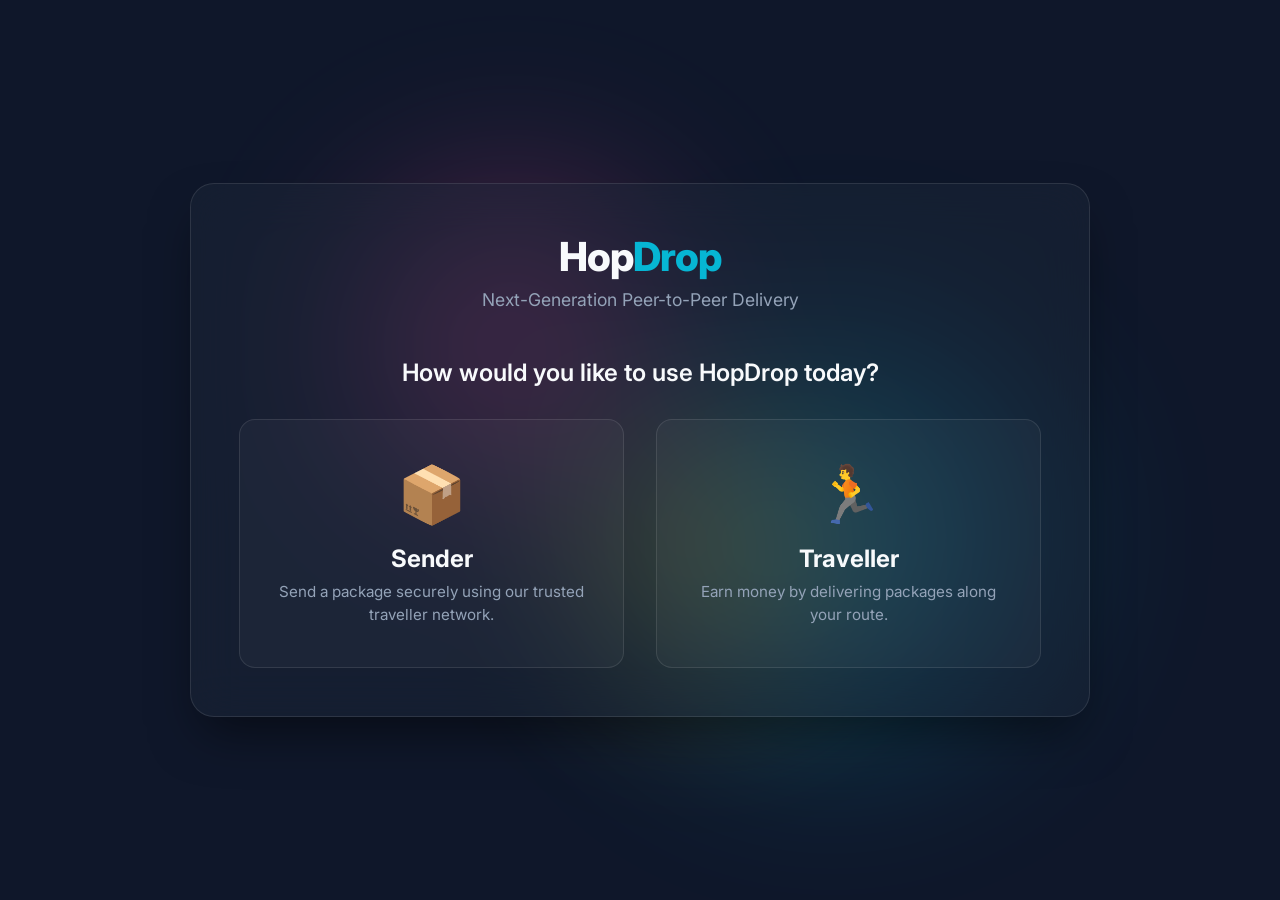
==== frontend/dashboard.html @ a19332eb "Overwrite remote repo with local code" ====
<!DOCTYPE html>
<html lang="en">
<head>
    <meta charset="UTF-8">
    <meta name="viewport" content="width=device-width, initial-scale=1.0">
    <title>HopDrop | Welcome</title>
    <link href="https://fonts.googleapis.com/css2?family=Inter:wght@300;400;500;600;700&display=swap" rel="stylesheet">
    <link rel="stylesheet" href="styles.css">
</head>
<body>
    <div class="animated-bg">
        <div class="orb orb-pink"></div>
        <div class="orb orb-blue"></div>
        <div class="orb orb-yellow"></div>
    </div>
    
    <div class="container glass-panel">
        <header>
            <h1 class="logo">Hop<span>Drop</span></h1>
            <p class="subtitle">Next-Generation Peer-to-Peer Delivery</p>
        </header>

        <main class="role-selection">
            <h2 class="prompt-text">How would you like to use HopDrop today?</h2>
            
            <div class="cards-wrapper">
                <a href="sender.html" class="role-card">
                    <div class="icon">📦</div>
                    <h3>Sender</h3>
                    <p>Send a package securely using our trusted traveller network.</p>
                </a>
                
                <a href="traveller.html" class="role-card">
                    <div class="icon">🏃</div>
                    <h3>Traveller</h3>
                    <p>Earn money by delivering packages along your route.</p>
                </a>
            </div>
        </main>
    </div>
</body>
</html>
---- frontend/styles.css ----
:root {
    --bg: #0f172a;
    --glass-bg: rgba(30, 41, 59, 0.45);
    --glass-border: rgba(255, 255, 255, 0.1);
    --primary: #ec4899;
    --secondary: #06b6d4;
    --text: #f8fafc;
    --text-muted: #94a3b8;
    --input-bg: rgba(15, 23, 42, 0.6);
    --success: #22c55e;
    --warning: #eab308;
    --danger: #ef4444;
}

* {
    margin: 0;
    padding: 0;
    box-sizing: border-box;
}

body {
    font-family: 'Inter', sans-serif;
    background-color: var(--bg);
    color: var(--text);
    min-height: 100vh;
    display: flex;
    justify-content: center;
    align-items: center;
    overflow-x: hidden;
    padding: 2rem;
}

/* Stunning Animated Background Orbs */
.animated-bg {
    position: fixed;
    top: 0;
    left: 0;
    width: 100vw;
    height: 100vh;
    z-index: -1;
    overflow: hidden;
    background: #0f172a;
}

.orb {
    position: absolute;
    border-radius: 50%;
    filter: blur(80px);
    opacity: 0.5;
    animation: move 20s infinite alternate cubic-bezier(0.4, 0, 0.2, 1);
}

.orb-pink {
    top: 10%;
    left: 20%;
    width: 40vw;
    height: 40vw;
    background: radial-gradient(circle, #ec4899 0%, transparent 60%);
}

.orb-blue {
    bottom: 5%;
    right: 10%;
    width: 50vw;
    height: 50vw;
    background: radial-gradient(circle, #06b6d4 0%, transparent 60%);
    animation-delay: -5s;
}

.orb-yellow {
    top: 40%;
    right: 30%;
    width: 30vw;
    height: 30vw;
    background: radial-gradient(circle, #eab308 0%, transparent 60%);
    animation-delay: -10s;
}

@keyframes move {
    0% { transform: scale(1) translate(0, 0); }
    100% { transform: scale(1.2) translate(100px, -50px); }
}

/* Glassmorphism Panel */
.glass-panel {
    background: var(--glass-bg);
    backdrop-filter: blur(24px);
    -webkit-backdrop-filter: blur(24px);
    border: 1px solid var(--glass-border);
    border-radius: 24px;
    padding: 3rem;
    width: 100%;
    max-width: 900px;
    box-shadow: 0 25px 50px -12px rgba(0, 0, 0, 0.5);
    z-index: 10;
}

/* Typography */
.logo {
    font-size: 2.5rem;
    font-weight: 800;
    letter-spacing: -1px;
}

.logo span {
    color: var(--secondary);
}

header {
    text-align: center;
    margin-bottom: 3rem;
}

.subtitle {
    color: var(--text-muted);
    font-size: 1.1rem;
    margin-top: 0.5rem;
}

.prompt-text {
    text-align: center;
    font-size: 1.5rem;
    font-weight: 600;
    margin-bottom: 2rem;
}

/* Role Cards */
.cards-wrapper {
    display: flex;
    gap: 2rem;
    justify-content: center;
    flex-wrap: wrap;
}

.role-card {
    flex: 1;
    min-width: 250px;
    background: rgba(255, 255, 255, 0.03);
    border: 1px solid var(--glass-border);
    border-radius: 16px;
    padding: 2.5rem 2rem;
    text-align: center;
    text-decoration: none;
    color: var(--text);
    transition: all 0.3s ease;
    cursor: pointer;
}

.role-card:hover {
    background: rgba(255, 255, 255, 0.08);
    transform: translateY(-5px);
    border-color: var(--primary);
    box-shadow: 0 10px 30px rgba(236, 72, 153, 0.15);
}

.role-card.disabled {
    opacity: 0.5;
    cursor: not-allowed;
}
.role-card.disabled:hover {
    transform: none;
    border-color: var(--glass-border);
    box-shadow: none;
    background: rgba(255, 255, 255, 0.03);
}

.icon {
    font-size: 3.5rem;
    margin-bottom: 1rem;
}

.role-card h3 {
    font-size: 1.5rem;
    margin-bottom: 0.5rem;
}

.role-card p {
    color: var(--text-muted);
    font-size: 0.95rem;
    line-height: 1.5;
}

/* Form Layout */
.form-layout {
    max-width: 700px;
    padding: 2.5rem;
}

.top-nav {
    display: flex;
    justify-content: space-between;
    align-items: center;
    margin-bottom: 2rem;
    border-bottom: 1px solid var(--glass-border);
    padding-bottom: 1rem;
}

.top-nav .logo {
    font-size: 1.5rem;
}

.back-link {
    color: var(--text-muted);
    text-decoration: none;
    font-size: 0.9rem;
    transition: color 0.2s;
}

.back-link:hover {
    color: var(--text);
}

.form-header {
    margin-bottom: 2rem;
}

.form-header h2 {
    font-size: 1.8rem;
    margin-bottom: 0.25rem;
}

.form-header p {
    color: var(--text-muted);
}

.form-group {
    margin-bottom: 1.5rem;
}

.form-row {
    display: flex;
    gap: 1.5rem;
}

.flex-1 {
    flex: 1;
}

label {
    display: block;
    margin-bottom: 0.5rem;
    font-size: 0.9rem;
    font-weight: 500;
    color: var(--text-muted);
}

input, textarea {
    width: 100%;
    padding: 1rem 1.25rem;
    background: var(--input-bg);
    border: 1px solid var(--glass-border);
    border-radius: 12px;
    color: var(--text);
    font-size: 1rem;
    font-family: 'Inter', sans-serif;
    outline: none;
    transition: all 0.3s;
}

input:focus, textarea:focus {
    border-color: var(--secondary);
    box-shadow: 0 0 0 3px rgba(6, 182, 212, 0.2);
}

/* Autocomplete specifics */
.autocomplete-wrapper {
    position: relative;
}

.input-with-icon {
    position: relative;
}

.status-badge {
    position: absolute;
    right: 1rem;
    top: 50%;
    transform: translateY(-50%);
    font-size: 0.75rem;
    padding: 0.25rem 0.5rem;
    border-radius: 99px;
    background: rgba(255,255,255,0.1);
    color: var(--text-muted);
    pointer-events: none;
    transition: all 0.3s;
}

.status-badge.valid {
    background: rgba(34, 197, 94, 0.2);
    color: var(--success);
}

.status-badge.invalid {
    background: rgba(239, 68, 68, 0.2);
    color: var(--danger);
}

.suggestions-box {
    position: absolute;
    top: 100%;
    left: 0;
    width: 100%;
    background: #1e293b;
    border: 1px solid var(--glass-border);
    border-radius: 0 0 12px 12px;
    max-height: 200px;
    overflow-y: auto;
    z-index: 50;
    box-shadow: 0 10px 15px -3px rgba(0, 0, 0, 0.5);
    margin-top: 4px;
}

.suggestions-box.hidden {
    display: none;
}

.suggestion-item {
    padding: 0.75rem 1rem;
    cursor: pointer;
    font-size: 0.9rem;
    border-bottom: 1px solid rgba(255,255,255,0.05);
}

.suggestion-item:last-child { border-bottom: none; }
.suggestion-item:hover { background: rgba(6, 182, 212, 0.2); }

/* Buttons */
.primary-btn {
    width: 100%;
    padding: 1rem;
    border: none;
    border-radius: 12px;
    background: linear-gradient(135deg, var(--primary), var(--secondary));
    color: white;
    font-size: 1.1rem;
    font-weight: 600;
    cursor: pointer;
    transition: all 0.3s;
    margin-top: 1rem;
}

.primary-btn:hover:not(:disabled) {
    transform: translateY(-2px);
    box-shadow: 0 10px 20px rgba(6, 182, 212, 0.3);
}

.primary-btn:disabled {
    opacity: 0.5;
    cursor: not-allowed;
    background: #334155;
    color: var(--text-muted);
}

.form-message {
    margin-top: 1rem;
    padding: 1rem;
    border-radius: 8px;
    text-align: center;
    font-size: 0.9rem;
}
.form-message.success {
    background: rgba(34, 197, 94, 0.1);
    color: var(--success);
    border: 1px solid rgba(34, 197, 94, 0.2);
}
.form-message.error {
    background: rgba(239, 68, 68, 0.1);
    color: var(--danger);
    border: 1px solid rgba(239, 68, 68, 0.2);
}
.hidden { display: none !important; }

@media (max-width: 640px) {
    .form-row { flex-direction: column; gap: 0; }
    .glass-panel { padding: 2rem; }
}

/* Traveller Package Results */
.results-area {
    margin-top: 2.5rem;
    padding-top: 2rem;
    border-top: 1px solid var(--glass-border);
}

.results-title {
    font-size: 1.3rem;
    margin-bottom: 1.5rem;
    color: var(--secondary);
}

.packages-list {
    display: flex;
    flex-direction: column;
    gap: 1rem;
}

.package-card {
    background: rgba(255, 255, 255, 0.05);
    border: 1px solid var(--glass-border);
    border-radius: 16px;
    padding: 1.5rem;
    transition: all 0.3s;
    display: flex;
    justify-content: space-between;
    align-items: center;
}

.package-card:hover {
    background: rgba(255, 255, 255, 0.08);
    transform: translateY(-2px);
    border-color: var(--secondary);
}

.package-details h4 {
    font-size: 1.1rem;
    margin-bottom: 0.25rem;
}

.package-route {
    font-size: 0.85rem;
    color: var(--text-muted);
    margin-bottom: 0.5rem;
}

.package-reward {
    font-weight: 600;
    color: var(--success);
    background: rgba(34, 197, 94, 0.15);
    padding: 0.25rem 0.75rem;
    border-radius: 99px;
    font-size: 0.85rem;
}

.accept-btn {
    background: transparent;
    border: 1px solid var(--primary);
    color: var(--text);
    padding: 0.5rem 1rem;
    border-radius: 8px;
    cursor: pointer;
    font-weight: 500;
    transition: all 0.2s;
}

.accept-btn:hover {
    background: var(--primary);
}

/* Authentication Gateway Styles */
.auth-panel {
    max-width: 450px !important;
    padding: 2.5rem;
}

.auth-tabs {
    display: flex;
    background: rgba(15, 23, 42, 0.4);
    border-radius: 12px;
    padding: 0.3rem;
    margin-bottom: 2rem;
    border: 1px solid var(--glass-border);
}

.auth-tab {
    flex: 1;
    padding: 0.75rem;
    text-align: center;
    background: transparent;
    border: none;
    color: var(--text-muted);
    font-weight: 600;
    font-size: 1rem;
    border-radius: 8px;
    cursor: pointer;
    transition: all 0.3s;
}

.auth-tab.active {
    background: var(--primary);
    color: white;
    box-shadow: 0 4px 15px rgba(236, 72, 153, 0.3);
}

.auth-forms-container {
    position: relative;
}

.auth-form {
    opacity: 0;
    visibility: hidden;
    position: absolute;
    top: 0;
    left: 0;
    width: 100%;
    transition: opacity 0.4s ease, visibility 0.4s ease;
}

.auth-form.active {
    position: relative;
    opacity: 1;
    visibility: visible;
}

.auth-form .form-header {
    margin-bottom: 1.5rem;
    text-align: center;
}

.auth-form .form-header h2 {
    font-size: 1.6rem;
    margin-bottom: 0.5rem;
}

.auth-form .form-header p {
    font-size: 0.95rem;
}
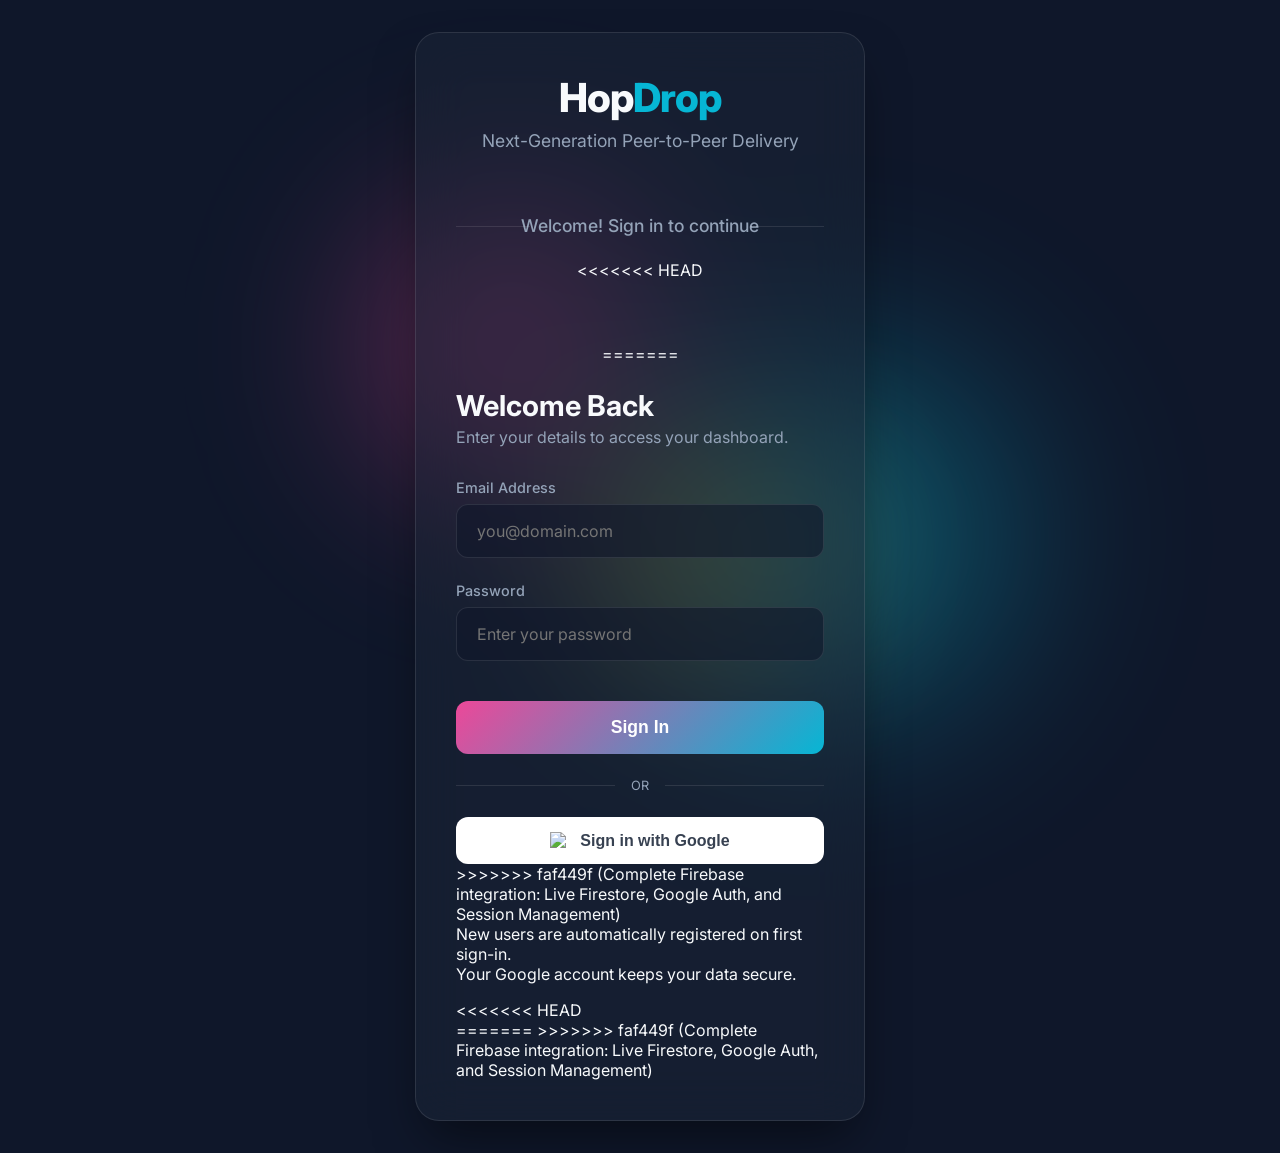
==== commit a2e646f3: "Complete Firebase integration: Live Firestore, Google Auth, and Session Management" ====
--- a/frontend/dashboard.html
+++ b/frontend/dashboard.html
@@ -16,9 +16,15 @@
     
     <div class="container glass-panel">
         <header>
+            <div class="user-profile">
+                <span id="user-greeting">Welcome!</span>
+                <button id="logout-btn" class="back-link" style="border:none; background:none; cursor:pointer;">Logout</button>
+            </div>
             <h1 class="logo">Hop<span>Drop</span></h1>
             <p class="subtitle">Next-Generation Peer-to-Peer Delivery</p>
         </header>
+
+        <script src="session.js"></script>
 
         <main class="role-selection">
             <h2 class="prompt-text">How would you like to use HopDrop today?</h2>
@@ -35,6 +41,12 @@
                     <h3>Traveller</h3>
                     <p>Earn money by delivering packages along your route.</p>
                 </a>
+
+                <a href="receiver.html" class="role-card">
+                    <div class="icon">🎁</div>
+                    <h3>Receiver</h3>
+                    <p>Track and confirm receipt of your incoming packages.</p>
+                </a>
             </div>
         </main>
     </div>
--- a/frontend/styles.css
+++ b/frontend/styles.css
@@ -109,6 +109,39 @@
 header {
     text-align: center;
     margin-bottom: 3rem;
+    position: relative;
+}
+
+.user-profile {
+    position: absolute;
+    top: -1rem;
+    right: 0;
+    display: flex;
+    align-items: center;
+    gap: 1.25rem;
+    font-size: 0.85rem;
+    background: rgba(255, 255, 255, 0.05);
+    padding: 0.5rem 1rem;
+    border-radius: 12px;
+    border: 1px solid var(--glass-border);
+}
+
+#user-greeting {
+    color: var(--text);
+    font-weight: 600;
+}
+
+#logout-btn {
+    color: var(--primary);
+    font-weight: 700;
+    text-transform: uppercase;
+    letter-spacing: 0.5px;
+    transition: all 0.2s;
+}
+
+#logout-btn:hover {
+    color: var(--secondary);
+    transform: scale(1.05);
 }
 
 .subtitle {
@@ -446,71 +479,93 @@
     background: var(--primary);
 }
 
-/* Authentication Gateway Styles */
+/* Authentication Gateway Styles — Google Sign-In */
 .auth-panel {
     max-width: 450px !important;
     padding: 2.5rem;
 }
 
-.auth-tabs {
-    display: flex;
-    background: rgba(15, 23, 42, 0.4);
+.google-auth-container {
+    display: flex;
+    flex-direction: column;
+    align-items: center;
+    gap: 1.5rem;
+    padding: 1rem 0;
+}
+
+.auth-divider-text {
+    font-size: 1.1rem;
+    color: var(--text-muted);
+    font-weight: 500;
+    text-align: center;
+    position: relative;
+    width: 100%;
+}
+
+.auth-divider-text::before,
+.auth-divider-text::after {
+    content: '';
+    position: absolute;
+    top: 50%;
+    width: 20%;
+    height: 1px;
+    background: var(--glass-border);
+}
+
+.auth-divider-text::before { left: 0; }
+.auth-divider-text::after  { right: 0; }
+
+.google-btn-wrapper {
+    display: flex;
+    justify-content: center;
+    padding: 0.5rem;
+    border-radius: 50px;
+    transition: transform 0.2s ease, box-shadow 0.2s ease;
+}
+
+.divider {
+    display: flex;
+    align-items: center;
+    text-align: center;
+    margin: 1.5rem 0;
+    color: var(--text-muted);
+    font-size: 0.8rem;
+}
+
+.divider::before, .divider::after {
+    content: '';
+    flex: 1;
+    border-bottom: 1px solid var(--glass-border);
+}
+
+.divider span {
+    padding: 0 1rem;
+}
+
+.google-btn {
+    width: 100%;
+    padding: 0.85rem;
     border-radius: 12px;
-    padding: 0.3rem;
-    margin-bottom: 2rem;
-    border: 1px solid var(--glass-border);
-}
-
-.auth-tab {
-    flex: 1;
-    padding: 0.75rem;
-    text-align: center;
-    background: transparent;
-    border: none;
-    color: var(--text-muted);
+    border: 1px solid var(--glass-border);
+    background: white;
+    color: #374151;
+    font-size: 1rem;
     font-weight: 600;
-    font-size: 1rem;
-    border-radius: 8px;
+    display: flex;
+    align-items: center;
+    justify-content: center;
+    gap: 0.75rem;
     cursor: pointer;
     transition: all 0.3s;
 }
 
-.auth-tab.active {
-    background: var(--primary);
-    color: white;
-    box-shadow: 0 4px 15px rgba(236, 72, 153, 0.3);
-}
-
-.auth-forms-container {
-    position: relative;
-}
-
-.auth-form {
-    opacity: 0;
-    visibility: hidden;
-    position: absolute;
-    top: 0;
-    left: 0;
-    width: 100%;
-    transition: opacity 0.4s ease, visibility 0.4s ease;
-}
-
-.auth-form.active {
-    position: relative;
-    opacity: 1;
-    visibility: visible;
-}
-
-.auth-form .form-header {
-    margin-bottom: 1.5rem;
-    text-align: center;
-}
-
-.auth-form .form-header h2 {
-    font-size: 1.6rem;
-    margin-bottom: 0.5rem;
-}
-
-.auth-form .form-header p {
-    font-size: 0.95rem;
-}
+.google-btn:hover {
+    background: #f3f4f6;
+    transform: translateY(-2px);
+    box-shadow: 0 4px 12px rgba(0, 0, 0, 0.1);
+}
+
+.google-btn img {
+    width: 18px;
+    height: 18px;
+}
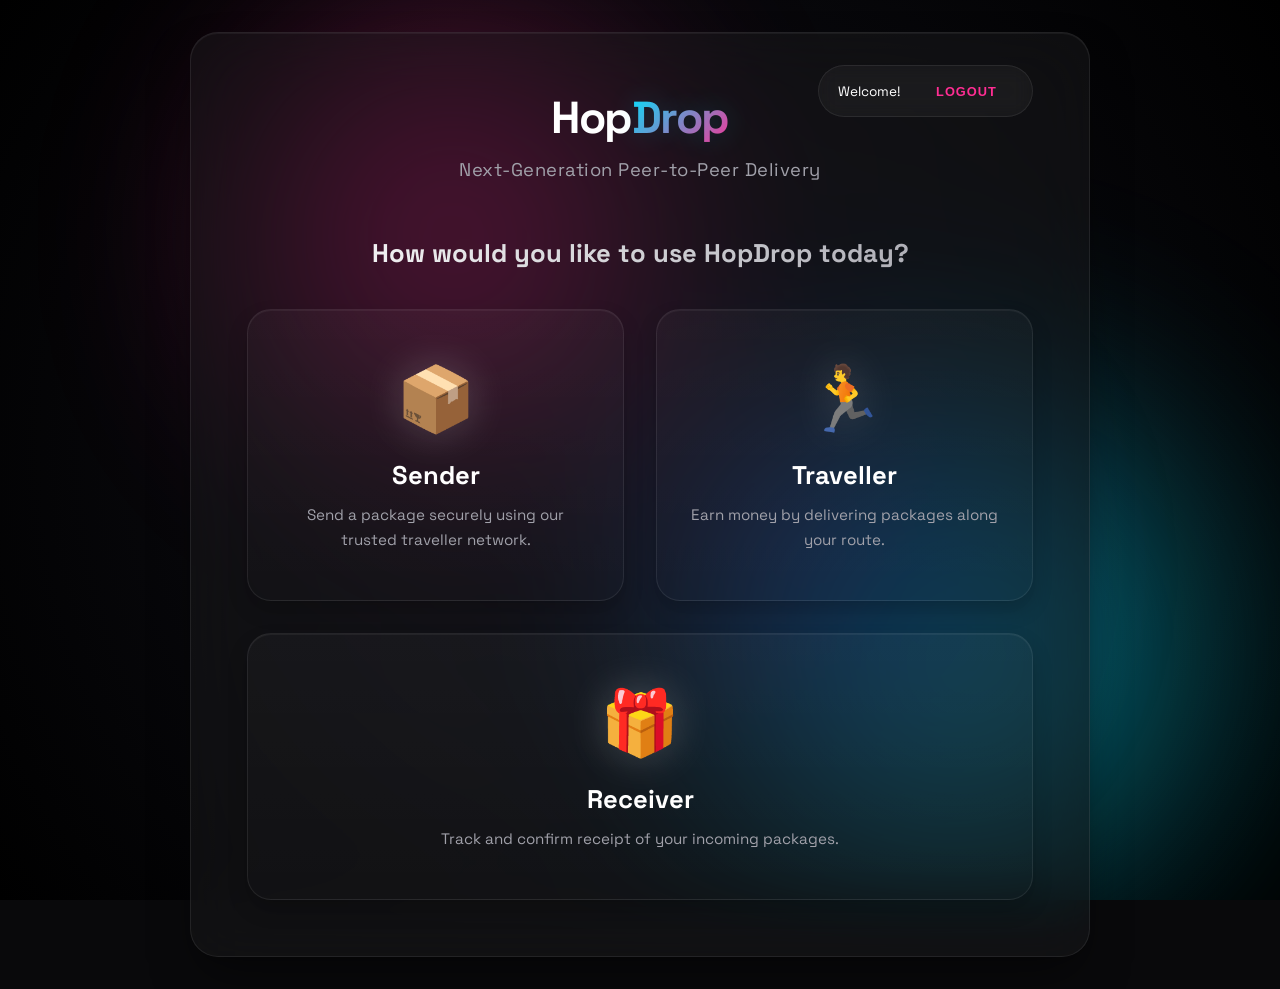
==== commit 8da16937: "Refresh typography and mobile spacing" ====
--- a/frontend/dashboard.html
+++ b/frontend/dashboard.html
@@ -4,7 +4,7 @@
     <meta charset="UTF-8">
     <meta name="viewport" content="width=device-width, initial-scale=1.0">
     <title>HopDrop | Welcome</title>
-    <link href="https://fonts.googleapis.com/css2?family=Inter:wght@300;400;500;600;700&display=swap" rel="stylesheet">
+    <link href="https://fonts.googleapis.com/css2?family=Space+Grotesk:wght@300;400;500;600;700&display=swap" rel="stylesheet">
     <link rel="stylesheet" href="styles.css">
 </head>
 <body>
--- a/frontend/styles.css
+++ b/frontend/styles.css
@@ -1,14 +1,17 @@
 :root {
-    --bg: #0f172a;
-    --glass-bg: rgba(30, 41, 59, 0.45);
-    --glass-border: rgba(255, 255, 255, 0.1);
-    --primary: #ec4899;
-    --secondary: #06b6d4;
-    --text: #f8fafc;
-    --text-muted: #94a3b8;
-    --input-bg: rgba(15, 23, 42, 0.6);
-    --success: #22c55e;
-    --warning: #eab308;
+    --bg: #09090b; /* Deep rich black */
+    --glass-bg: rgba(24, 24, 27, 0.55);
+    --glass-border: rgba(255, 255, 255, 0.08);
+    --glass-highlight: rgba(255, 255, 255, 0.12);
+    --primary: #FF2E93;
+    --primary-glow: rgba(255, 46, 147, 0.5);
+    --secondary: #00E4FF;
+    --secondary-glow: rgba(0, 228, 255, 0.5);
+    --text: #ffffff;
+    --text-muted: #a1a1aa;
+    --input-bg: rgba(0, 0, 0, 0.3);
+    --success: #10b981;
+    --warning: #f59e0b;
     --danger: #ef4444;
 }
 
@@ -18,8 +21,23 @@
     box-sizing: border-box;
 }
 
+/* Custom Scrollbar */
+::-webkit-scrollbar {
+    width: 8px;
+}
+::-webkit-scrollbar-track {
+    background: var(--bg);
+}
+::-webkit-scrollbar-thumb {
+    background: rgba(255, 255, 255, 0.1);
+    border-radius: 10px;
+}
+::-webkit-scrollbar-thumb:hover {
+    background: rgba(255, 255, 255, 0.2);
+}
+
 body {
-    font-family: 'Inter', sans-serif;
+    font-family: 'Space Grotesk', 'Inter', system-ui, -apple-system, sans-serif;
     background-color: var(--bg);
     color: var(--text);
     min-height: 100vh;
@@ -28,9 +46,11 @@
     align-items: center;
     overflow-x: hidden;
     padding: 2rem;
-}
-
-/* Stunning Animated Background Orbs */
+    -webkit-font-smoothing: antialiased;
+    -moz-osx-font-smoothing: grayscale;
+}
+
+/* ── Stunning Animated Background Orbs ── */
 .animated-bg {
     position: fixed;
     top: 0;
@@ -39,125 +59,158 @@
     height: 100vh;
     z-index: -1;
     overflow: hidden;
-    background: #0f172a;
+    background: radial-gradient(circle at 50% 50%, #111119 0%, #000000 100%);
 }
 
 .orb {
     position: absolute;
     border-radius: 50%;
-    filter: blur(80px);
-    opacity: 0.5;
-    animation: move 20s infinite alternate cubic-bezier(0.4, 0, 0.2, 1);
+    filter: blur(100px);
+    opacity: 0.6;
+    animation: floatOrb 25s infinite alternate cubic-bezier(0.4, 0, 0.2, 1);
+    will-change: transform;
 }
 
 .orb-pink {
-    top: 10%;
-    left: 20%;
+    top: -10%;
+    left: 10%;
+    width: 50vw;
+    height: 50vw;
+    background: radial-gradient(circle, var(--primary) 0%, transparent 60%);
+    animation-delay: -2s;
+}
+
+.orb-blue {
+    bottom: -15%;
+    right: -5%;
+    width: 60vw;
+    height: 60vw;
+    background: radial-gradient(circle, var(--secondary) 0%, transparent 65%);
+    animation-delay: -7s;
+}
+
+.orb-yellow {
+    top: 35%;
+    left: 45%;
     width: 40vw;
     height: 40vw;
-    background: radial-gradient(circle, #ec4899 0%, transparent 60%);
-}
-
-.orb-blue {
-    bottom: 5%;
-    right: 10%;
-    width: 50vw;
-    height: 50vw;
-    background: radial-gradient(circle, #06b6d4 0%, transparent 60%);
-    animation-delay: -5s;
-}
-
-.orb-yellow {
-    top: 40%;
-    right: 30%;
-    width: 30vw;
-    height: 30vw;
-    background: radial-gradient(circle, #eab308 0%, transparent 60%);
-    animation-delay: -10s;
-}
-
-@keyframes move {
-    0% { transform: scale(1) translate(0, 0); }
-    100% { transform: scale(1.2) translate(100px, -50px); }
-}
-
-/* Glassmorphism Panel */
+    background: radial-gradient(circle, #7e22ce 0%, transparent 60%); /* Purple mix */
+    animation: floatOrbReverse 30s infinite alternate cubic-bezier(0.4, 0, 0.2, 1);
+    opacity: 0.4;
+}
+
+@keyframes floatOrb {
+    0% { transform: scale(0.8) translate(0, 0) rotate(0deg); }
+    50% { transform: scale(1.1) translate(150px, 80px) rotate(180deg); opacity: 0.8; }
+    100% { transform: scale(1.3) translate(-80px, 150px) rotate(360deg); }
+}
+@keyframes floatOrbReverse {
+    0% { transform: scale(1.2) translate(0, 0); }
+    100% { transform: scale(0.9) translate(-200px, -150px); }
+}
+
+/* ── Glassmorphism Core ── */
 .glass-panel {
     background: var(--glass-bg);
-    backdrop-filter: blur(24px);
-    -webkit-backdrop-filter: blur(24px);
-    border: 1px solid var(--glass-border);
-    border-radius: 24px;
-    padding: 3rem;
+    backdrop-filter: blur(30px) saturate(150%);
+    -webkit-backdrop-filter: blur(30px) saturate(150%);
+    border: 1px solid var(--glass-border);
+    box-shadow: 
+        0 4px 6px -1px rgba(0, 0, 0, 0.1), 
+        0 24px 48px -12px rgba(0, 0, 0, 0.5),
+        inset 0 1px 0 rgba(255, 255, 255, 0.05); /* Top inner glow */
+    border-radius: 28px;
+    padding: 3.5rem;
     width: 100%;
     max-width: 900px;
-    box-shadow: 0 25px 50px -12px rgba(0, 0, 0, 0.5);
     z-index: 10;
-}
-
-/* Typography */
+    animation: modalPop 0.6s cubic-bezier(0.16, 1, 0.3, 1) forwards;
+}
+
+@keyframes modalPop {
+    from { opacity: 0; transform: scale(0.95) translateY(20px); filter: blur(10px); }
+    to { opacity: 1; transform: scale(1) translateY(0); filter: blur(0); }
+}
+
+/* Typography Gradient */
 .logo {
-    font-size: 2.5rem;
+    font-size: 2.8rem;
     font-weight: 800;
-    letter-spacing: -1px;
+    letter-spacing: -1.5px;
+    color: var(--text);
 }
 
 .logo span {
-    color: var(--secondary);
+    background: linear-gradient(135deg, var(--secondary), var(--primary));
+    background-clip: text;
+    -webkit-background-clip: text;
+    -webkit-text-fill-color: transparent;
+    text-shadow: 0 0 30px rgba(0, 228, 255, 0.2);
 }
 
 header {
     text-align: center;
-    margin-bottom: 3rem;
+    margin-bottom: 3.5rem;
     position: relative;
 }
 
+.subtitle {
+    color: var(--text-muted);
+    font-size: 1.15rem;
+    margin-top: 0.75rem;
+    font-weight: 400;
+    letter-spacing: 0.5px;
+}
+
+.prompt-text {
+    text-align: center;
+    font-size: 1.6rem;
+    font-weight: 700;
+    margin-bottom: 2.5rem;
+    background: linear-gradient(to right, #fff, #a1a1aa);
+    background-clip: text;
+    -webkit-background-clip: text;
+    -webkit-text-fill-color: transparent;
+}
+
+/* User Profile Header */
 .user-profile {
     position: absolute;
-    top: -1rem;
+    top: -1.5rem;
     right: 0;
     display: flex;
     align-items: center;
     gap: 1.25rem;
     font-size: 0.85rem;
-    background: rgba(255, 255, 255, 0.05);
-    padding: 0.5rem 1rem;
-    border-radius: 12px;
-    border: 1px solid var(--glass-border);
-}
-
-#user-greeting {
-    color: var(--text);
-    font-weight: 600;
+    background: rgba(255, 255, 255, 0.03);
+    padding: 0.6rem 1.2rem;
+    border-radius: 99px;
+    border: 1px solid var(--glass-border);
+    backdrop-filter: blur(10px);
+    transition: background 0.3s, border-color 0.3s;
+}
+
+.user-profile:hover {
+    background: rgba(255, 255, 255, 0.08);
+    border-color: rgba(255, 255, 255, 0.15);
 }
 
 #logout-btn {
     color: var(--primary);
     font-weight: 700;
     text-transform: uppercase;
-    letter-spacing: 0.5px;
-    transition: all 0.2s;
+    letter-spacing: 1px;
+    transition: all 0.2s cubic-bezier(0.34, 1.56, 0.64, 1);
+    font-size: 0.8rem;
 }
 
 #logout-btn:hover {
-    color: var(--secondary);
-    transform: scale(1.05);
-}
-
-.subtitle {
-    color: var(--text-muted);
-    font-size: 1.1rem;
-    margin-top: 0.5rem;
-}
-
-.prompt-text {
-    text-align: center;
-    font-size: 1.5rem;
-    font-weight: 600;
-    margin-bottom: 2rem;
-}
-
-/* Role Cards */
+    color: #fff;
+    text-shadow: 0 0 10px var(--primary-glow);
+    transform: scale(1.1);
+}
+
+/* ── Role Cards (Bouncy & Interactive) ── */
 .cards-wrapper {
     display: flex;
     gap: 2rem;
@@ -168,388 +221,334 @@
 .role-card {
     flex: 1;
     min-width: 250px;
-    background: rgba(255, 255, 255, 0.03);
-    border: 1px solid var(--glass-border);
-    border-radius: 16px;
-    padding: 2.5rem 2rem;
+    background: linear-gradient(180deg, rgba(255, 255, 255, 0.03) 0%, rgba(255, 255, 255, 0.01) 100%);
+    border: 1px solid var(--glass-border);
+    box-shadow: inset 0 1px 0 rgba(255, 255, 255, 0.05), 0 10px 20px rgba(0, 0, 0, 0.2);
+    border-radius: 24px;
+    padding: 3rem 2rem;
     text-align: center;
     text-decoration: none;
     color: var(--text);
-    transition: all 0.3s ease;
+    transition: all 0.4s cubic-bezier(0.175, 0.885, 0.32, 1.275);
     cursor: pointer;
+    position: relative;
+    overflow: hidden;
+}
+
+.role-card::before {
+    content: '';
+    position: absolute;
+    top: 0; left: -100%; width: 50%; height: 100%;
+    background: linear-gradient(to right, transparent, rgba(255, 255, 255, 0.08), transparent);
+    transform: skewX(-20deg);
+    transition: 0.5s;
 }
 
 .role-card:hover {
-    background: rgba(255, 255, 255, 0.08);
-    transform: translateY(-5px);
-    border-color: var(--primary);
-    box-shadow: 0 10px 30px rgba(236, 72, 153, 0.15);
-}
-
-.role-card.disabled {
-    opacity: 0.5;
-    cursor: not-allowed;
-}
-.role-card.disabled:hover {
-    transform: none;
-    border-color: var(--glass-border);
-    box-shadow: none;
-    background: rgba(255, 255, 255, 0.03);
+    background: linear-gradient(180deg, rgba(255, 255, 255, 0.08) 0%, rgba(255, 255, 255, 0.02) 100%);
+    transform: translateY(-8px) scale(1.02);
+    border-color: var(--secondary);
+    box-shadow: 0 20px 40px rgba(0, 228, 255, 0.15), inset 0 1px 0 rgba(255, 255, 255, 0.2);
+}
+
+.role-card:hover::before {
+    left: 150%;
 }
 
 .icon {
-    font-size: 3.5rem;
-    margin-bottom: 1rem;
+    font-size: 4rem;
+    margin-bottom: 1.2rem;
+    filter: drop-shadow(0 0 20px rgba(255, 255, 255, 0.2));
+    transition: transform 0.4s cubic-bezier(0.34, 1.56, 0.64, 1);
+}
+
+.role-card:hover .icon {
+    transform: scale(1.15) rotate(5deg);
 }
 
 .role-card h3 {
-    font-size: 1.5rem;
-    margin-bottom: 0.5rem;
+    font-size: 1.6rem;
+    font-weight: 700;
+    margin-bottom: 0.75rem;
 }
 
 .role-card p {
     color: var(--text-muted);
     font-size: 0.95rem;
-    line-height: 1.5;
-}
-
-/* Form Layout */
+    line-height: 1.6;
+}
+
+/* ── Forms and Inputs ── */
 .form-layout {
-    max-width: 700px;
-    padding: 2.5rem;
+    max-width: 750px;
+    padding: 3rem;
 }
 
 .top-nav {
     display: flex;
     justify-content: space-between;
     align-items: center;
-    margin-bottom: 2rem;
-    border-bottom: 1px solid var(--glass-border);
-    padding-bottom: 1rem;
+    margin-bottom: 2.5rem;
+    border-bottom: 1px solid rgba(255, 255, 255, 0.05);
+    padding-bottom: 1.5rem;
 }
 
 .top-nav .logo {
-    font-size: 1.5rem;
+    font-size: 1.8rem;
 }
 
 .back-link {
+    background: rgba(255,255,255,0.05);
+    border: 1px solid var(--glass-border);
+    padding: 0.5rem 1rem;
+    border-radius: 99px;
     color: var(--text-muted);
     text-decoration: none;
     font-size: 0.9rem;
-    transition: color 0.2s;
+    font-weight: 600;
+    transition: all 0.3s cubic-bezier(0.25, 0.46, 0.45, 0.94);
+    display: inline-flex;
+    align-items: center;
+    gap: 0.5rem;
 }
 
 .back-link:hover {
+    background: rgba(255,255,255,0.1);
     color: var(--text);
+    transform: translateX(-3px);
 }
 
 .form-header {
-    margin-bottom: 2rem;
-}
-
+    margin-bottom: 2.5rem;
+}
 .form-header h2 {
-    font-size: 1.8rem;
-    margin-bottom: 0.25rem;
-}
-
-.form-header p {
-    color: var(--text-muted);
+    font-size: 2.2rem;
+    font-weight: 800;
+    margin-bottom: 0.5rem;
+    background: linear-gradient(135deg, #fff, #94a3b8);
+    background-clip: text;
+    -webkit-background-clip: text;
+    -webkit-text-fill-color: transparent;
 }
 
 .form-group {
-    margin-bottom: 1.5rem;
+    margin-bottom: 1.75rem;
+    position: relative;
 }
 
 .form-row {
     display: flex;
-    gap: 1.5rem;
-}
-
-.flex-1 {
-    flex: 1;
-}
+    gap: 1.75rem;
+}
+.flex-1 { flex: 1; }
 
 label {
     display: block;
-    margin-bottom: 0.5rem;
+    margin-bottom: 0.6rem;
     font-size: 0.9rem;
-    font-weight: 500;
+    font-weight: 600;
     color: var(--text-muted);
+    letter-spacing: 0.5px;
+    text-transform: uppercase;
 }
 
 input, textarea {
     width: 100%;
-    padding: 1rem 1.25rem;
-    background: var(--input-bg);
-    border: 1px solid var(--glass-border);
-    border-radius: 12px;
+    padding: 1.1rem 1.25rem;
+    background: rgba(0, 0, 0, 0.25);
+    border: 1px solid var(--glass-border);
+    border-radius: 14px;
     color: var(--text);
-    font-size: 1rem;
-    font-family: 'Inter', sans-serif;
+    font-size: 1.05rem;
+    font-family: inherit;
     outline: none;
-    transition: all 0.3s;
-}
-
-input:focus, textarea:focus {
+    box-shadow: inset 0 2px 4px rgba(0, 0, 0, 0.3);
+    transition: all 0.3s cubic-bezier(0.16, 1, 0.3, 1);
+}
+input::placeholder, textarea::placeholder {
+    color: rgba(255,255,255,0.25);
+}
+input:read-only {
+    opacity: 0.6;
+    cursor: default;
+}
+
+input:focus:not(:read-only), textarea:focus:not(:read-only) {
+    background: rgba(0, 0, 0, 0.4);
     border-color: var(--secondary);
-    box-shadow: 0 0 0 3px rgba(6, 182, 212, 0.2);
-}
-
-/* Autocomplete specifics */
-.autocomplete-wrapper {
-    position: relative;
-}
-
-.input-with-icon {
-    position: relative;
-}
-
-.status-badge {
-    position: absolute;
-    right: 1rem;
-    top: 50%;
-    transform: translateY(-50%);
-    font-size: 0.75rem;
-    padding: 0.25rem 0.5rem;
-    border-radius: 99px;
-    background: rgba(255,255,255,0.1);
-    color: var(--text-muted);
-    pointer-events: none;
-    transition: all 0.3s;
-}
-
-.status-badge.valid {
-    background: rgba(34, 197, 94, 0.2);
-    color: var(--success);
-}
-
-.status-badge.invalid {
-    background: rgba(239, 68, 68, 0.2);
-    color: var(--danger);
-}
-
-.suggestions-box {
-    position: absolute;
-    top: 100%;
-    left: 0;
-    width: 100%;
-    background: #1e293b;
-    border: 1px solid var(--glass-border);
-    border-radius: 0 0 12px 12px;
-    max-height: 200px;
-    overflow-y: auto;
-    z-index: 50;
-    box-shadow: 0 10px 15px -3px rgba(0, 0, 0, 0.5);
-    margin-top: 4px;
-}
-
-.suggestions-box.hidden {
-    display: none;
-}
-
-.suggestion-item {
-    padding: 0.75rem 1rem;
-    cursor: pointer;
-    font-size: 0.9rem;
-    border-bottom: 1px solid rgba(255,255,255,0.05);
-}
-
-.suggestion-item:last-child { border-bottom: none; }
-.suggestion-item:hover { background: rgba(6, 182, 212, 0.2); }
-
-/* Buttons */
+    box-shadow: inset 0 2px 4px rgba(0, 0, 0, 0.3), 0 0 0 4px rgba(0, 228, 255, 0.15);
+}
+
+/* ── Primary Bouncy Glowing Button ── */
 .primary-btn {
     width: 100%;
-    padding: 1rem;
+    padding: 1.15rem;
+    border: none;
+    border-radius: 14px;
+    background: linear-gradient(135deg, var(--primary) 0%, #b800e6 100%);
+    color: white;
+    font-size: 1.15rem;
+    font-weight: 700;
+    letter-spacing: 0.5px;
+    cursor: pointer;
+    transition: all 0.4s cubic-bezier(0.34, 1.56, 0.64, 1);
+    margin-top: 1.5rem;
+    box-shadow: 0 10px 20px -5px var(--primary-glow), inset 0 1px 1px rgba(255,255,255,0.4);
+    position: relative;
+    overflow: hidden;
+}
+
+.primary-btn::after {
+    content: '';
+    position: absolute;
+    top: 0; left: -100%; width: 50%; height: 100%;
+    background: linear-gradient(to right, transparent, rgba(255, 255, 255, 0.3), transparent);
+    transform: skewX(-20deg);
+}
+
+.primary-btn:hover:not(:disabled) {
+    transform: translateY(-4px) scale(1.01);
+    box-shadow: 0 15px 30px -5px var(--primary-glow), inset 0 1px 1px rgba(255,255,255,0.5);
+    background: linear-gradient(135deg, #ff4d9f 0%, #d100ff 100%);
+}
+
+.primary-btn:hover:not(:disabled)::after {
+    left: 150%;
+    transition: 0.6s ease-in-out;
+}
+
+.primary-btn:active:not(:disabled) {
+    transform: translateY(2px) scale(0.98);
+    box-shadow: 0 5px 10px -5px var(--primary-glow);
+}
+
+.primary-btn:disabled {
+    opacity: 0.6;
+    cursor: not-allowed;
+    background: var(--glass-bg);
+    border: 1px solid var(--glass-border);
+    box-shadow: none;
+    color: var(--text-muted);
+}
+
+/* Status Notifications */
+.form-message {
+    margin-top: 1.5rem;
+    padding: 1.2rem;
+    border-radius: 12px;
+    text-align: center;
+    font-size: 0.95rem;
+    font-weight: 600;
+    animation: slideUpFade 0.3s cubic-bezier(0.16, 1, 0.3, 1);
+}
+@keyframes slideUpFade {
+    from { opacity: 0; transform: translateY(10px); }
+    to { opacity: 1; transform: translateY(0); }
+}
+
+.form-message.success {
+    background: rgba(16, 185, 129, 0.15);
+    color: var(--success);
+    border: 1px solid rgba(16, 185, 129, 0.3);
+    box-shadow: 0 0 20px rgba(16, 185, 129, 0.1);
+}
+.form-message.error {
+    background: rgba(239, 68, 68, 0.15);
+    color: #fca5a5;
+    border: 1px solid rgba(239, 68, 68, 0.3);
+    box-shadow: 0 0 20px rgba(239, 68, 68, 0.1);
+}
+.hidden { display: none !important; }
+
+/* ── Result Cards & Lists ── */
+.package-card {
+    background: rgba(255, 255, 255, 0.03);
+    border: 1px solid var(--glass-border);
+    border-radius: 16px;
+    padding: 1.5rem;
+    transition: all 0.3s cubic-bezier(0.25, 0.46, 0.45, 0.94);
+    box-shadow: inset 0 1px 0 rgba(255,255,255,0.02), 0 4px 6px rgba(0,0,0,0.1);
+}
+.package-card:hover {
+    background: rgba(255, 255, 255, 0.06);
+    transform: translateY(-3px);
+    border-color: rgba(255, 255, 255, 0.15);
+    box-shadow: 0 10px 20px rgba(0,0,0,0.2);
+}
+
+.status-badge {
+    font-size: 0.75rem;
+    font-weight: 800;
+    padding: 0.3rem 0.7rem;
+    border-radius: 99px;
+    text-transform: uppercase;
+    letter-spacing: 0.5px;
+}
+.status-badge.valid { background: rgba(16,185,129,0.2); color: var(--success); }
+.status-badge.invalid { background: rgba(239,68,68,0.2); color: var(--danger); }
+
+/* Custom Badge Colors */
+.sp { border-radius: 99px; padding: 0.25rem 0.75rem; font-size: 0.75rem; font-weight: 800; text-transform: uppercase; letter-spacing: 0.5px; }
+.sp-pending  { background: rgba(245, 158, 11, 0.15); color: var(--warning); border: 1px solid rgba(245, 158, 11, 0.3); }
+.sp-accepted { background: rgba(0, 228, 255, 0.15); color: var(--secondary); border: 1px solid rgba(0, 228, 255, 0.3); }
+.sp-in-transit { background: rgba(168, 85, 247, 0.15); color: #c084fc; border: 1px solid rgba(168, 85, 247, 0.3); }
+.sp-delivered{ background: rgba(16, 185, 129, 0.15); color: var(--success); border: 1px solid rgba(16, 185, 129, 0.3); }
+
+/* Track Hero Glow */
+.track-hero h2 {
+    font-size: 2rem;
+    text-shadow: 0 0 20px rgba(255,255,255,0.2);
+    margin-bottom: 0.5rem;
+}
+
+@media (max-width: 640px) {
+    body { padding: 1.25rem; }
+    header { margin-bottom: 2rem; }
+    .user-profile { position: static; margin-bottom: 1rem; }
+    .form-row { flex-direction: column; gap: 0; }
+    .glass-panel { padding: 2rem; border-radius: 20px; }
+    .cards-wrapper { gap: 1.25rem; }
+}
+
+/* ── Auth Tabs Elegance ── */
+.auth-tabs {
+    display: flex;
+    gap: 0.5rem;
+    margin-bottom: 2.5rem;
+    background: rgba(0, 0, 0, 0.3);
+    border-radius: 16px;
+    padding: 0.4rem;
+    border: 1px solid rgba(255,255,255,0.05);
+}
+
+.auth-tab {
+    flex: 1;
+    padding: 0.75rem;
     border: none;
     border-radius: 12px;
-    background: linear-gradient(135deg, var(--primary), var(--secondary));
+    background: transparent;
+    color: var(--text-muted);
+    font-size: 0.95rem;
+    font-weight: 700;
+    cursor: pointer;
+    transition: all 0.3s cubic-bezier(0.16, 1, 0.3, 1);
+}
+
+.auth-tab.active {
+    background: linear-gradient(135deg, var(--secondary) 0%, #0088cc 100%);
     color: white;
-    font-size: 1.1rem;
-    font-weight: 600;
-    cursor: pointer;
-    transition: all 0.3s;
-    margin-top: 1rem;
-}
-
-.primary-btn:hover:not(:disabled) {
-    transform: translateY(-2px);
-    box-shadow: 0 10px 20px rgba(6, 182, 212, 0.3);
-}
-
-.primary-btn:disabled {
-    opacity: 0.5;
-    cursor: not-allowed;
-    background: #334155;
-    color: var(--text-muted);
-}
-
-.form-message {
-    margin-top: 1rem;
-    padding: 1rem;
-    border-radius: 8px;
-    text-align: center;
-    font-size: 0.9rem;
-}
-.form-message.success {
-    background: rgba(34, 197, 94, 0.1);
-    color: var(--success);
-    border: 1px solid rgba(34, 197, 94, 0.2);
-}
-.form-message.error {
-    background: rgba(239, 68, 68, 0.1);
-    color: var(--danger);
-    border: 1px solid rgba(239, 68, 68, 0.2);
-}
-.hidden { display: none !important; }
-
-@media (max-width: 640px) {
-    .form-row { flex-direction: column; gap: 0; }
-    .glass-panel { padding: 2rem; }
-}
-
-/* Traveller Package Results */
-.results-area {
-    margin-top: 2.5rem;
-    padding-top: 2rem;
-    border-top: 1px solid var(--glass-border);
-}
-
-.results-title {
-    font-size: 1.3rem;
-    margin-bottom: 1.5rem;
-    color: var(--secondary);
-}
-
-.packages-list {
-    display: flex;
-    flex-direction: column;
-    gap: 1rem;
-}
-
-.package-card {
-    background: rgba(255, 255, 255, 0.05);
-    border: 1px solid var(--glass-border);
-    border-radius: 16px;
-    padding: 1.5rem;
-    transition: all 0.3s;
-    display: flex;
-    justify-content: space-between;
-    align-items: center;
-}
-
-.package-card:hover {
-    background: rgba(255, 255, 255, 0.08);
-    transform: translateY(-2px);
-    border-color: var(--secondary);
-}
-
-.package-details h4 {
-    font-size: 1.1rem;
-    margin-bottom: 0.25rem;
-}
-
-.package-route {
-    font-size: 0.85rem;
-    color: var(--text-muted);
-    margin-bottom: 0.5rem;
-}
-
-.package-reward {
-    font-weight: 600;
-    color: var(--success);
-    background: rgba(34, 197, 94, 0.15);
-    padding: 0.25rem 0.75rem;
-    border-radius: 99px;
-    font-size: 0.85rem;
-}
-
-.accept-btn {
-    background: transparent;
-    border: 1px solid var(--primary);
-    color: var(--text);
-    padding: 0.5rem 1rem;
-    border-radius: 8px;
-    cursor: pointer;
-    font-weight: 500;
-    transition: all 0.2s;
-}
-
-.accept-btn:hover {
-    background: var(--primary);
-}
-
-/* Authentication Gateway Styles — Google Sign-In */
-.auth-panel {
-    max-width: 450px !important;
-    padding: 2.5rem;
-}
-
-.google-auth-container {
-    display: flex;
-    flex-direction: column;
-    align-items: center;
-    gap: 1.5rem;
-    padding: 1rem 0;
-}
-
-.auth-divider-text {
-    font-size: 1.1rem;
-    color: var(--text-muted);
-    font-weight: 500;
-    text-align: center;
-    position: relative;
-    width: 100%;
-}
-
-.auth-divider-text::before,
-.auth-divider-text::after {
-    content: '';
-    position: absolute;
-    top: 50%;
-    width: 20%;
-    height: 1px;
-    background: var(--glass-border);
-}
-
-.auth-divider-text::before { left: 0; }
-.auth-divider-text::after  { right: 0; }
-
-.google-btn-wrapper {
-    display: flex;
-    justify-content: center;
-    padding: 0.5rem;
-    border-radius: 50px;
-    transition: transform 0.2s ease, box-shadow 0.2s ease;
-}
-
-.divider {
-    display: flex;
-    align-items: center;
-    text-align: center;
-    margin: 1.5rem 0;
-    color: var(--text-muted);
-    font-size: 0.8rem;
-}
-
-.divider::before, .divider::after {
-    content: '';
-    flex: 1;
-    border-bottom: 1px solid var(--glass-border);
-}
-
-.divider span {
-    padding: 0 1rem;
-}
-
+    box-shadow: 0 4px 15px rgba(0, 228, 255, 0.3);
+}
+
+/* Google Sign-in tweaks */
 .google-btn {
     width: 100%;
-    padding: 0.85rem;
-    border-radius: 12px;
-    border: 1px solid var(--glass-border);
-    background: white;
-    color: #374151;
-    font-size: 1rem;
+    padding: 1rem;
+    border-radius: 14px;
+    border: 1px solid var(--glass-border);
+    background: rgba(255,255,255,0.05);
+    color: #fff;
+    font-size: 1.05rem;
     font-weight: 600;
     display: flex;
     align-items: center;
@@ -557,15 +556,17 @@
     gap: 0.75rem;
     cursor: pointer;
     transition: all 0.3s;
-}
-
+    backdrop-filter: blur(10px);
+}
 .google-btn:hover {
-    background: #f3f4f6;
+    background: rgba(255,255,255,0.15);
     transform: translateY(-2px);
-    box-shadow: 0 4px 12px rgba(0, 0, 0, 0.1);
-}
-
-.google-btn img {
-    width: 18px;
-    height: 18px;
-}
+    box-shadow: 0 5px 15px rgba(0,0,0,0.2);
+}
+
+/* Input Wrapper Icons */
+.input-icon-wrap span {
+    font-size: 1.2rem;
+    opacity: 0.7;
+    filter: drop-shadow(0 0 5px rgba(255,255,255,0.3));
+}
